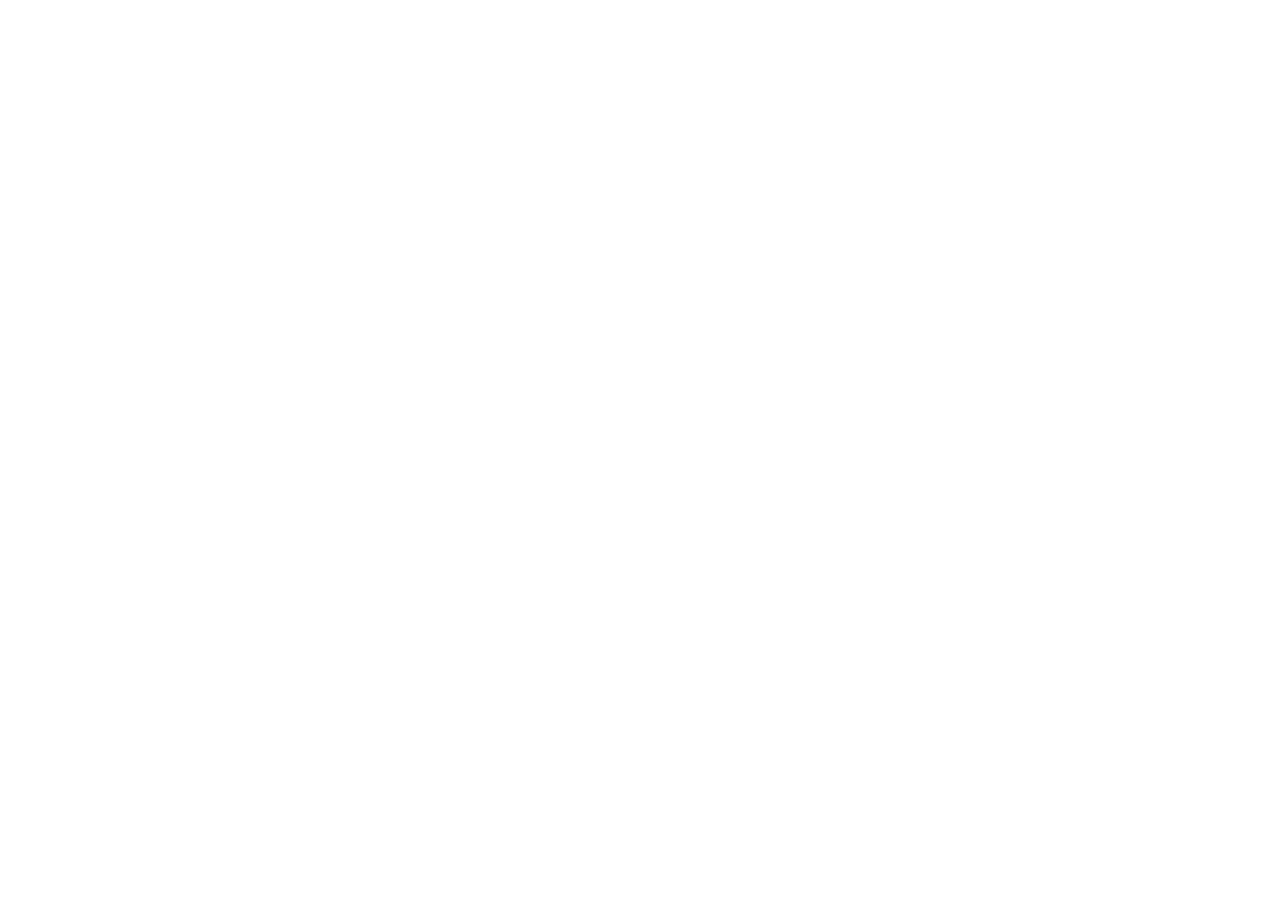
==== index.html @ 72a51720 "Initial commit" ====
<!DOCTYPE html>
<html lang="en">
<head>
    <meta charset="UTF-8">
    <meta http-equiv="X-UA-Compatible" content="IE=edge">
    <meta name="viewport" content="width=device-width, initial-scale=1.0">
    <title>Document</title>
    <link rel="stylesheet" href="./assets/css/style.css">
</head>
<body>
    
</body>
</html>
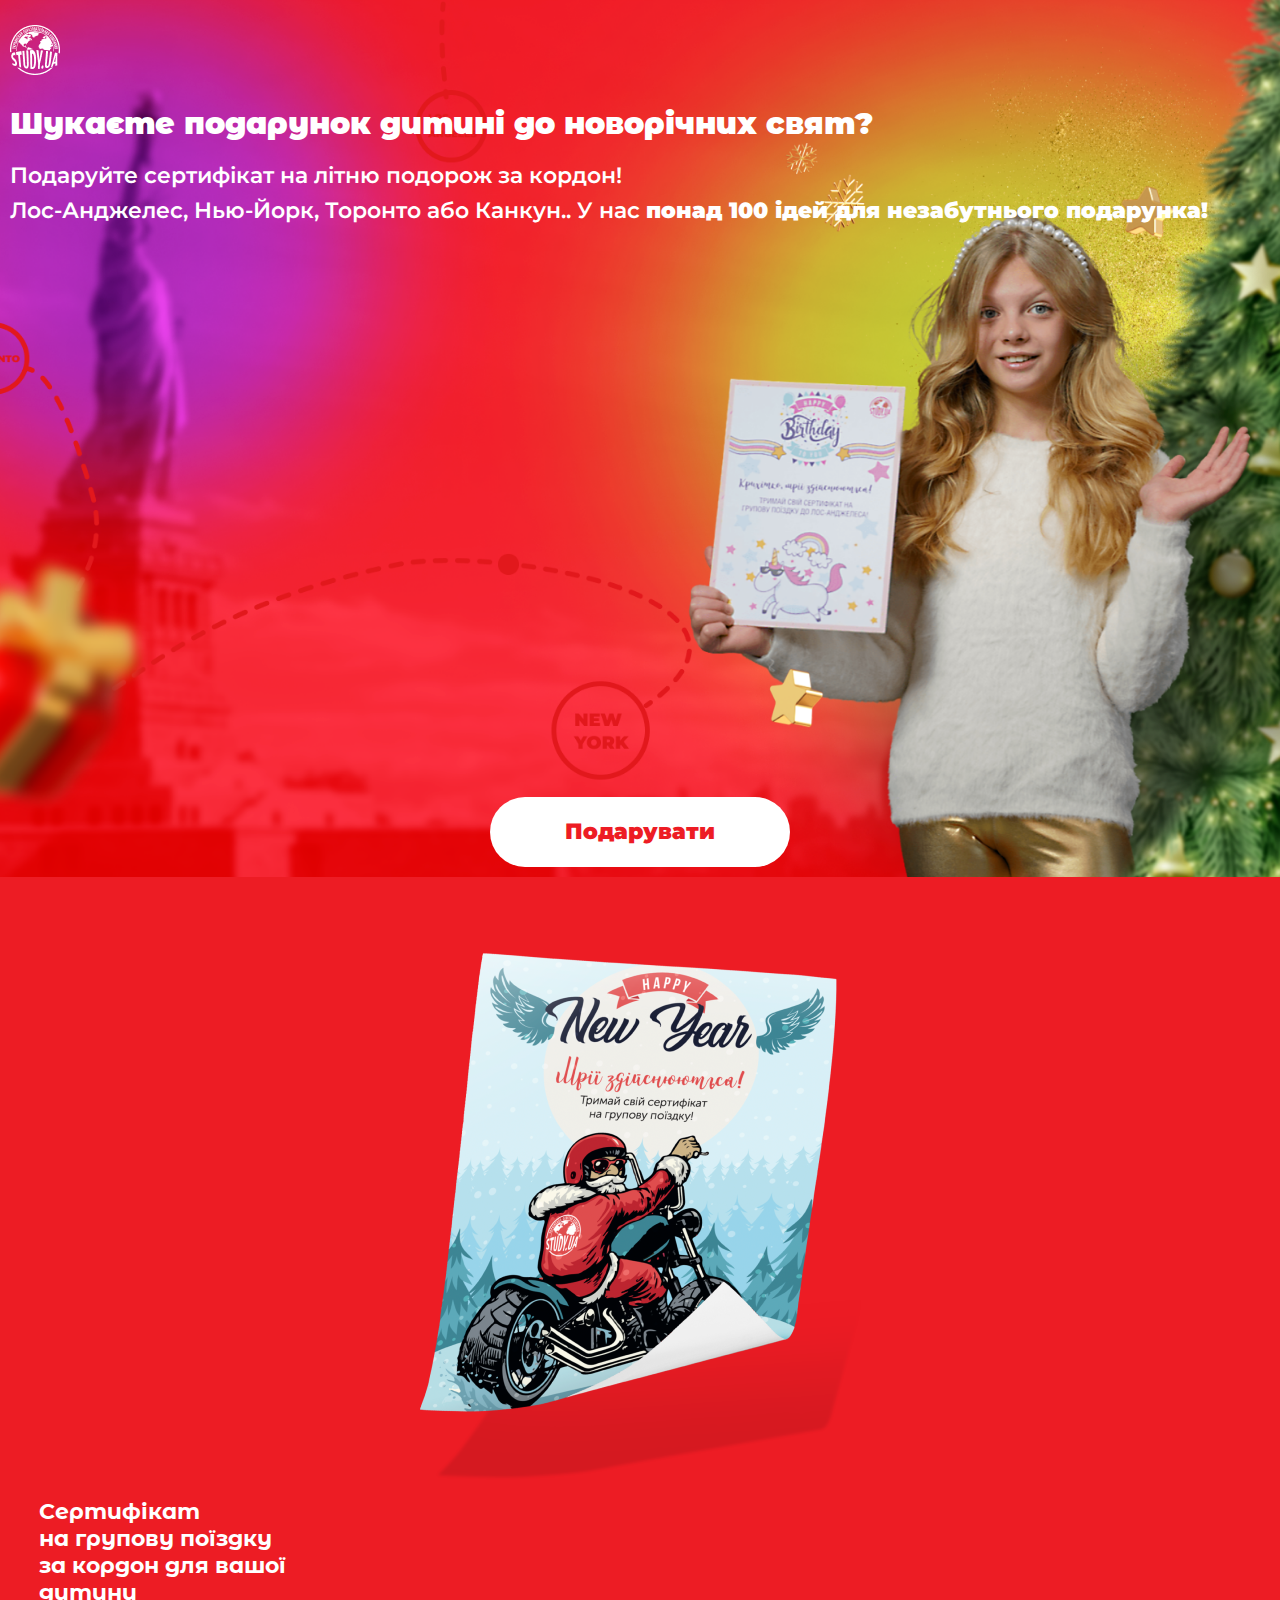
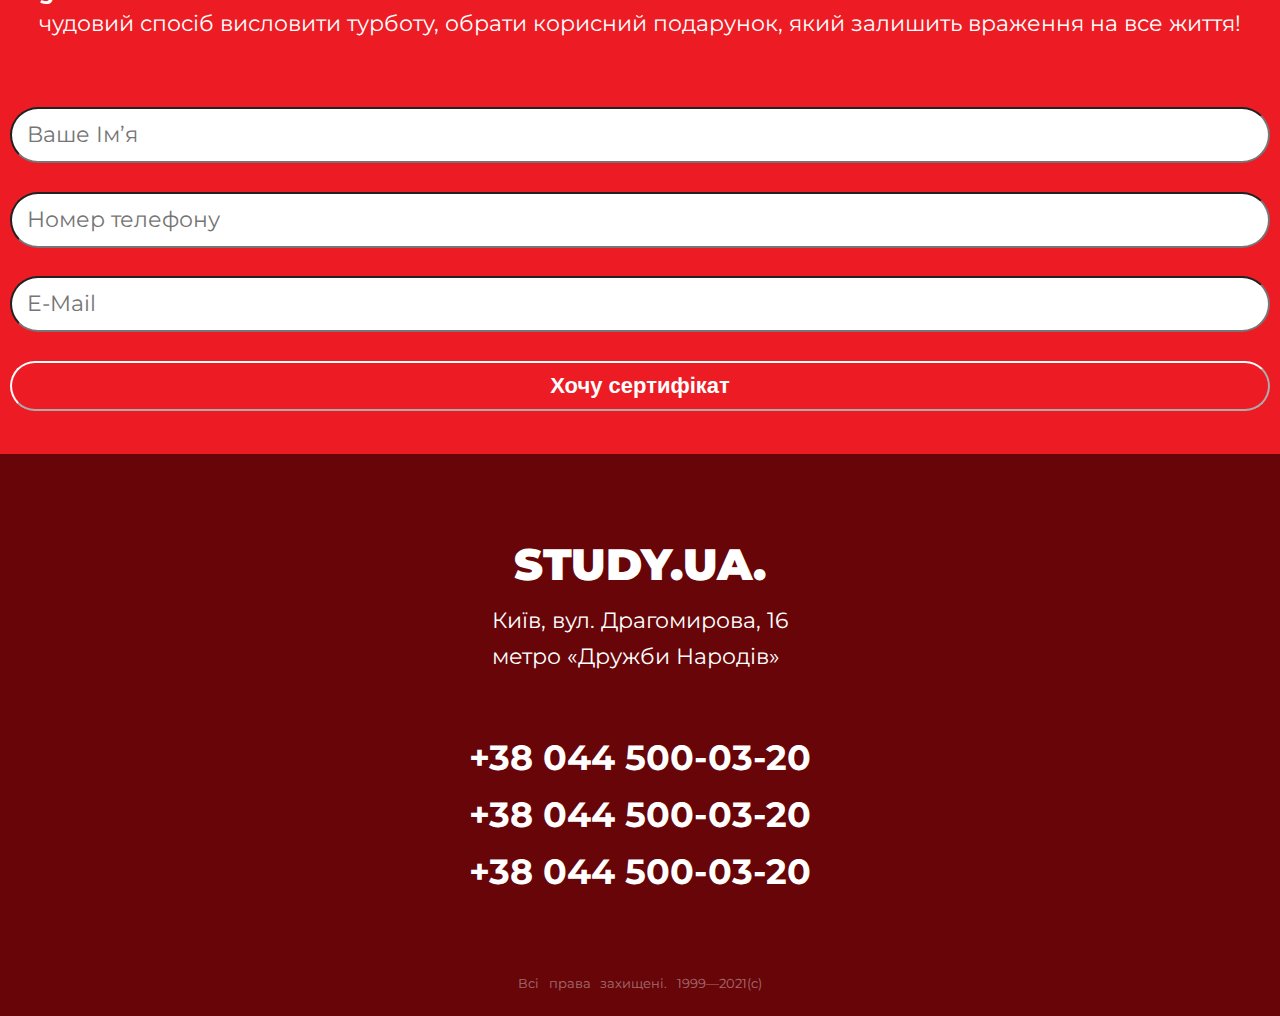
==== commit d26141b9: "End footer" ====
--- a/index.html
+++ b/index.html
@@ -1,13 +1,99 @@
 <!DOCTYPE html>
 <html lang="en">
-<head>
-    <meta charset="UTF-8">
-    <meta http-equiv="X-UA-Compatible" content="IE=edge">
-    <meta name="viewport" content="width=device-width, initial-scale=1.0">
-    <title>Document</title>
-    <link rel="stylesheet" href="./assets/css/style.css">
-</head>
-<body>
-    
-</body>
-</html>+  <head>
+    <meta charset="UTF-8" />
+    <meta http-equiv="X-UA-Compatible" content="IE=edge" />
+    <meta name="viewport" content="width=device-width, initial-scale=1.0" />
+    <title>| STUDY.UA</title>
+    <link rel="shortcut icon" href="favicon.png" type="image/x-icon" />
+    <link rel="preconnect" href="https://fonts.googleapis.com" />
+    <link rel="preconnect" href="https://fonts.gstatic.com" crossorigin />
+    <link
+      href="https://fonts.googleapis.com/css2?family=Montserrat+Alternates:wght@700;900&display=swap"
+      rel="stylesheet"
+    />
+    <link rel="preconnect" href="https://fonts.googleapis.com" />
+    <link rel="preconnect" href="https://fonts.gstatic.com" crossorigin />
+    <link
+      href="https://fonts.googleapis.com/css2?family=Montserrat+Alternates:wght@700;900&family=Montserrat:wght@400;600;700;900&display=swap"
+      rel="stylesheet"
+    />
+    <link rel="stylesheet" href="./assets/css/reset.css" />
+    <link rel="stylesheet" href="./assets/css/style.css" />
+    <link rel="stylesheet" href="./assets/css/welcome.css" />
+    <link rel="stylesheet" href="./assets/css/block2.css" />
+    <link rel="stylesheet" href="./assets/css/footer.css">
+  </head>
+  <body>
+    <section class="welcome">
+      <header class="welcome__header">
+        <a href="" class="logo">
+          <picture>
+            <source
+              srcset="./assets/images/logo-mb.png"
+              media="(max-width: 768px)"
+            />
+            <img src="./assets/images/logo-dt.png" alt="" />
+          </picture>
+        </a>
+      </header>
+      <article class="welcome__article">
+        <h1 class="welcome__heading">
+          Шукаєте подарунок дитині до новорічних свят?
+        </h1>
+        <p>
+          Подаруйте сертифікат на літню подорож за кордон! <br />Лос-Анджелес,
+          Нью-Йорк, Торонто або Канкун.. У нас
+          <strong>понад 100 ідей для незабутнього подарунка!</strong>
+        </p>
+        <a href="#sertificate" class="btn text-overflow">Подарувати</a>
+      </article>
+    </section>
+    <section class="sertificate">
+      <div class="sertif">
+        <picture>
+          <source
+            srcset="./assets/bg-images/sertificate-mb.png"
+            media="(max-width: 768px)"
+          />
+          <img src="./assets/bg-images/sertificate-dt.png " alt="" />
+        </picture>
+        <article>
+          <h2>
+            Сертифікат <br />на групову поїздку <br />за кордон для вашої
+            <br />дитини
+          </h2>
+          <p>
+            чудовий спосіб висловити турботу, обрати корисний подарунок, який
+            залишить враження на все життя!
+          </p>
+        </article>
+      </div>
+      <div class="sertif-reg">
+        <input type="text" placeholder="Ваше Ім’я" name="email" required />
+        <input
+          type="phone"
+          placeholder="Номер телефону"
+          name="email"
+          required
+        />
+        <input type="text" placeholder="E-Mail" name="email" required />
+        <button type="submit" class="reg-btn">Хочу сертифікат</button>
+      </div>
+    </section>
+    <footer>
+      <section class="foot-sec">
+        <div class="foot1">
+          <h2>STUDY.UA.</h2>
+          <p>Київ, вул. Драгомирова, 16 <br>метро «Дружби Народів»</p>
+        </div>
+        <div class="foot2">
+          <a href="" class="foot-a">+38 044 500-03-20</a>
+          <a href="" class="foot-a">+38 044 500-03-20</a>
+          <a href="" class="foot-a">+38 044 500-03-20</a>
+        </div>
+      </section>
+      <p class="foot-end">Всі права захищені. 1999—2021(c)</p>
+    </footer>
+  </body>
+</html>
--- a/assets/css/style.css
+++ b/assets/css/style.css
@@ -0,0 +1,67 @@
+:root {
+    --color-text: #221112;
+    --color-light: #ffffff;
+    --color-main: #ED1C24;
+    --color-footer: #670508;
+    --space-size: 10px;
+  font-family: "Montserrat", sans-serif;
+  font-style: normal;
+  font-weight: 400;
+  font-size: 16px;
+}
+*{
+    box-sizing: border-box;
+}
+a{
+    color: inherit;
+    text-decoration: none;
+
+}
+/* img{
+    width: 100%;
+} */
+h1,
+h2,
+h3{
+    font-family: 'Montserrat Alternates', sans-serif;
+}
+h1{
+    font-weight: 900;
+}
+h2,
+h3,
+strong{
+    font-weight: 700;
+}
+p{
+    line-height: 1.6;
+}
+.btn{
+    display: inline-block;
+    max-width: 300px;
+    width: 100%;
+    min-width: 232px;
+    padding: 1.1em 0;
+    border-radius: 70px;
+    background-color: var(--color-main);
+    color: var(--color-light);
+    font-weight: 900;
+    text-align: center;
+}
+
+
+@media (min-width: 992px){
+    :root{
+        font-size: 22px;
+    }
+    .container{
+        max-width: 990px;
+        margin: auto;
+    }
+}
+
+@media (min-width: 1440px){
+    .container{
+        max-width: 1170px;
+    }
+}--- a/assets/css/welcome.css
+++ b/assets/css/welcome.css
@@ -0,0 +1,49 @@
+.welcome{
+    /* height: 100vh; */
+    padding: var(--space-size);
+    min-width: 320px;
+    background-color: var(--color-main);
+    background-image: url(./../bg-images/welcome-bg-mb.png);
+    background-repeat: no-repeat;
+    background-size: cover;
+    background-position:  center bottom;
+    color: var(--color-light);
+}
+.logo{
+    display: block;
+    width: 50px;
+    height: 50px;
+    margin-top: 15px;
+}
+.welcome__article{
+    display: flex;
+    flex-direction: column;
+    height: 88vh;
+}
+.welcome__heading{
+    margin-top: 30px;
+    font-size: 1.375rem;
+    line-height: 1.23;
+}
+.welcome__article p{
+    padding-top: 0.7rem;
+    font-weight: 600;
+}
+.welcome__article strong{
+    font-weight: 900;
+}
+.welcome__article .btn{
+    min-width: 200px;
+    margin-top: auto;
+
+    align-self: center;
+
+    background-color: var(--color-light);
+    color: var(--color-main);
+}
+
+@media (min-width: 768px){
+    .welcome{
+        background-image: url(./../bg-images/welcome-bg-dt.png);
+    }
+}--- a/assets/css/block2.css
+++ b/assets/css/block2.css
@@ -0,0 +1,51 @@
+.sertificate{
+    /* height: 100vh; */
+    padding: var(--space-size);
+    min-width: 320px;
+    background-color: var(--color-main);
+    background-repeat: no-repeat;
+    background-size: cover;
+    background-position:  top;
+    color: var(--color-light);
+}
+.sertif{
+    display: flex;
+    flex-wrap: wrap;
+    margin-top: 3rem;
+    margin-bottom: 3rem;
+    justify-content: space-around;
+    line-height: 1.23;
+}
+.sertif picture{
+    margin-bottom: 0.8rem;
+}
+.sertif-reg h2{
+    font-size: 22px;
+    margin-bottom: 1rem  ;
+}
+.sertif-reg{
+    display: flex;
+    flex-direction: column;
+    flex-wrap: wrap;
+    min-width: 200px;
+}
+.sertif-reg input{
+    padding: 13px 0;
+    border-radius: 70px;
+    margin-bottom: 1.3rem;
+}
+.sertif-reg ::placeholder{
+    padding: 15px;
+    font-family: "Montserrat", sans-serif;
+    font-weight: 400;
+}
+.reg-btn{
+    min-width: 200px;
+    padding: 10px 0;
+    border-radius: 70px;
+    border-color: #FFFFFF;
+    margin-bottom: 1.5rem;
+    background-color: var(--color-main);
+    color: var(--color-light);
+    font-weight: 900;
+}--- a/assets/css/footer.css
+++ b/assets/css/footer.css
@@ -0,0 +1,48 @@
+footer{
+    min-width: 320px;
+    background-color: #670508;
+    color: #FFFFFF;
+}
+/* .foot-sec{
+    display: flex;
+    flex-direction: column;
+} */
+.foot-sec h2{
+    font-weight: 900;
+    font-size: 2rem;
+    font-family: "Montserrat", sans-serif;
+}
+.foot-sec a{
+    font-weight: 700;
+}
+footer p{
+    padding-top: 0.8rem;
+    font-size: 1rem;
+}
+.foot-sec p{
+    font-weight: 400;
+    font-size: 1rem;
+}
+.foot-sec div{
+    display: flex;
+    flex-direction: column;
+    align-items: center;
+}
+.foot1{
+    padding-top: 4rem;
+}
+.foot2{
+    padding-top: 2rem;
+    padding-bottom: 3rem;
+}
+.foot-a{
+    font-size: 1.6rem;
+    padding-top: 1rem;
+}
+.foot-end{
+    padding-bottom: 1rem;
+    font-size: 0.6rem;
+    text-align: center;
+    opacity: 0.4;
+    word-spacing: 0.3rem;
+}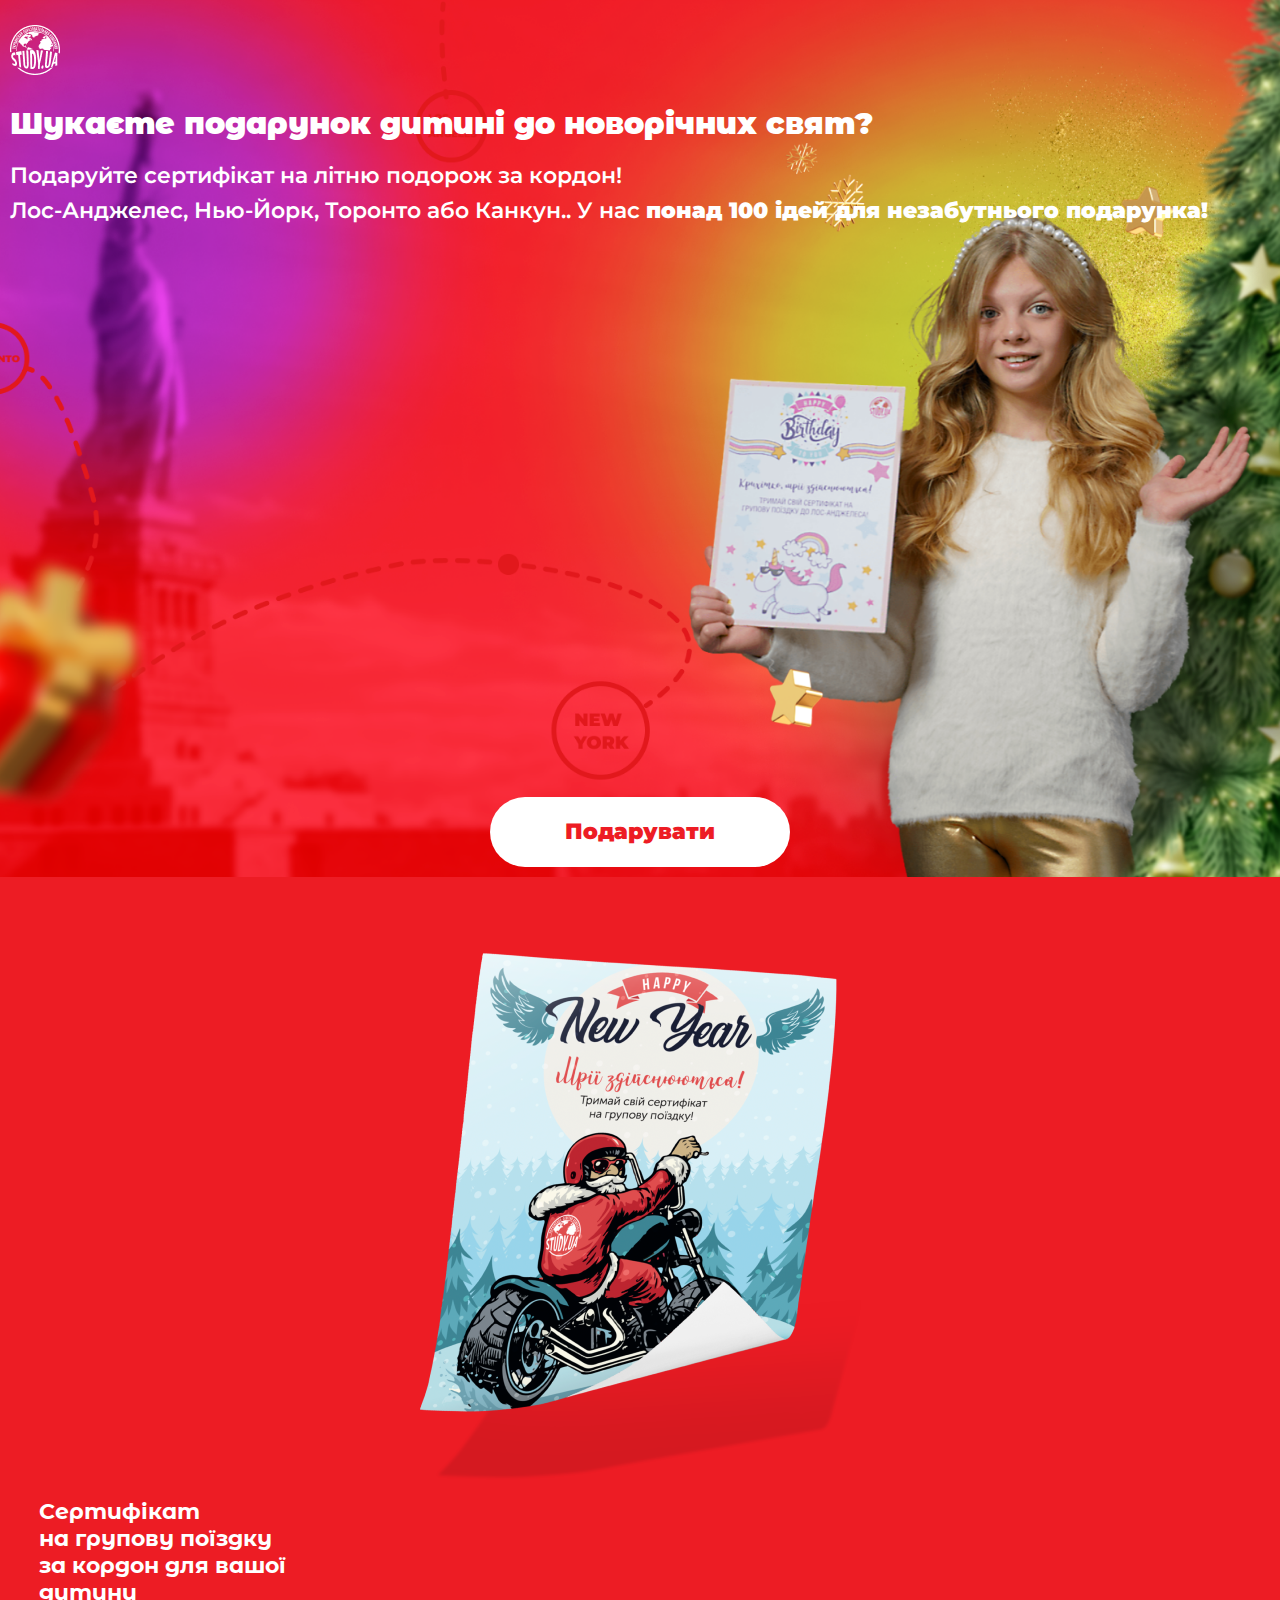
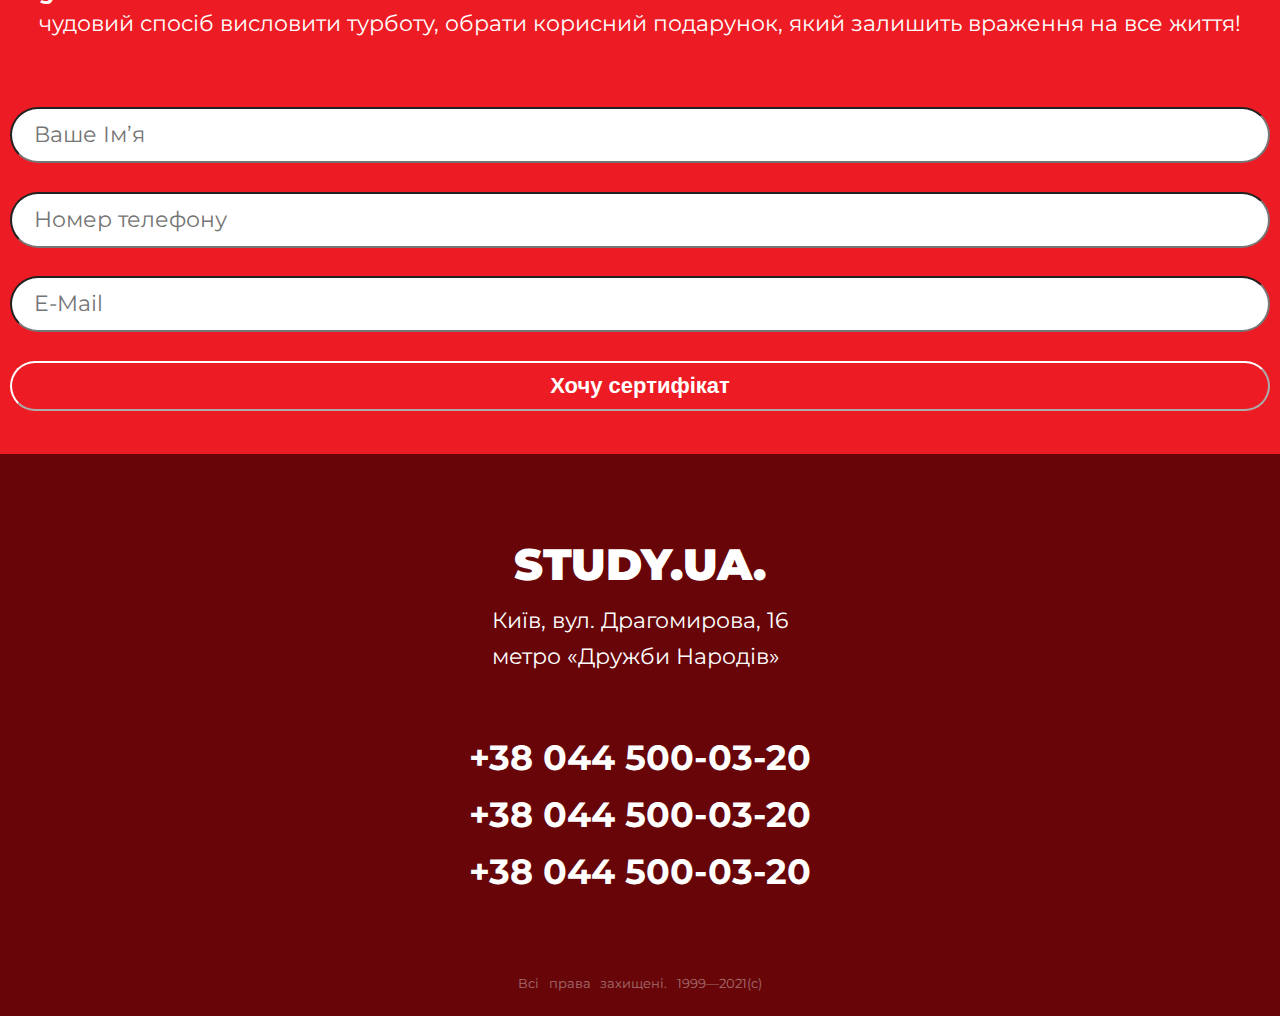
==== commit a9ea766e: "+" ====
--- a/index.html
+++ b/index.html
@@ -49,7 +49,7 @@
         <a href="#sertificate" class="btn text-overflow">Подарувати</a>
       </article>
     </section>
-    <section class="sertificate">
+    <section class="sertificate"  id="sertificate">
       <div class="sertif">
         <picture>
           <source
@@ -71,12 +71,7 @@
       </div>
       <div class="sertif-reg">
         <input type="text" placeholder="Ваше Ім’я" name="email" required />
-        <input
-          type="phone"
-          placeholder="Номер телефону"
-          name="email"
-          required
-        />
+        <input type="phone" placeholder="Номер телефону" name="email" required />
         <input type="text" placeholder="E-Mail" name="email" required />
         <button type="submit" class="reg-btn">Хочу сертифікат</button>
       </div>
--- a/assets/css/block2.css
+++ b/assets/css/block2.css
@@ -31,11 +31,11 @@
 }
 .sertif-reg input{
     padding: 13px 0;
+    padding-left: 1rem;
     border-radius: 70px;
     margin-bottom: 1.3rem;
 }
 .sertif-reg ::placeholder{
-    padding: 15px;
     font-family: "Montserrat", sans-serif;
     font-weight: 400;
 }
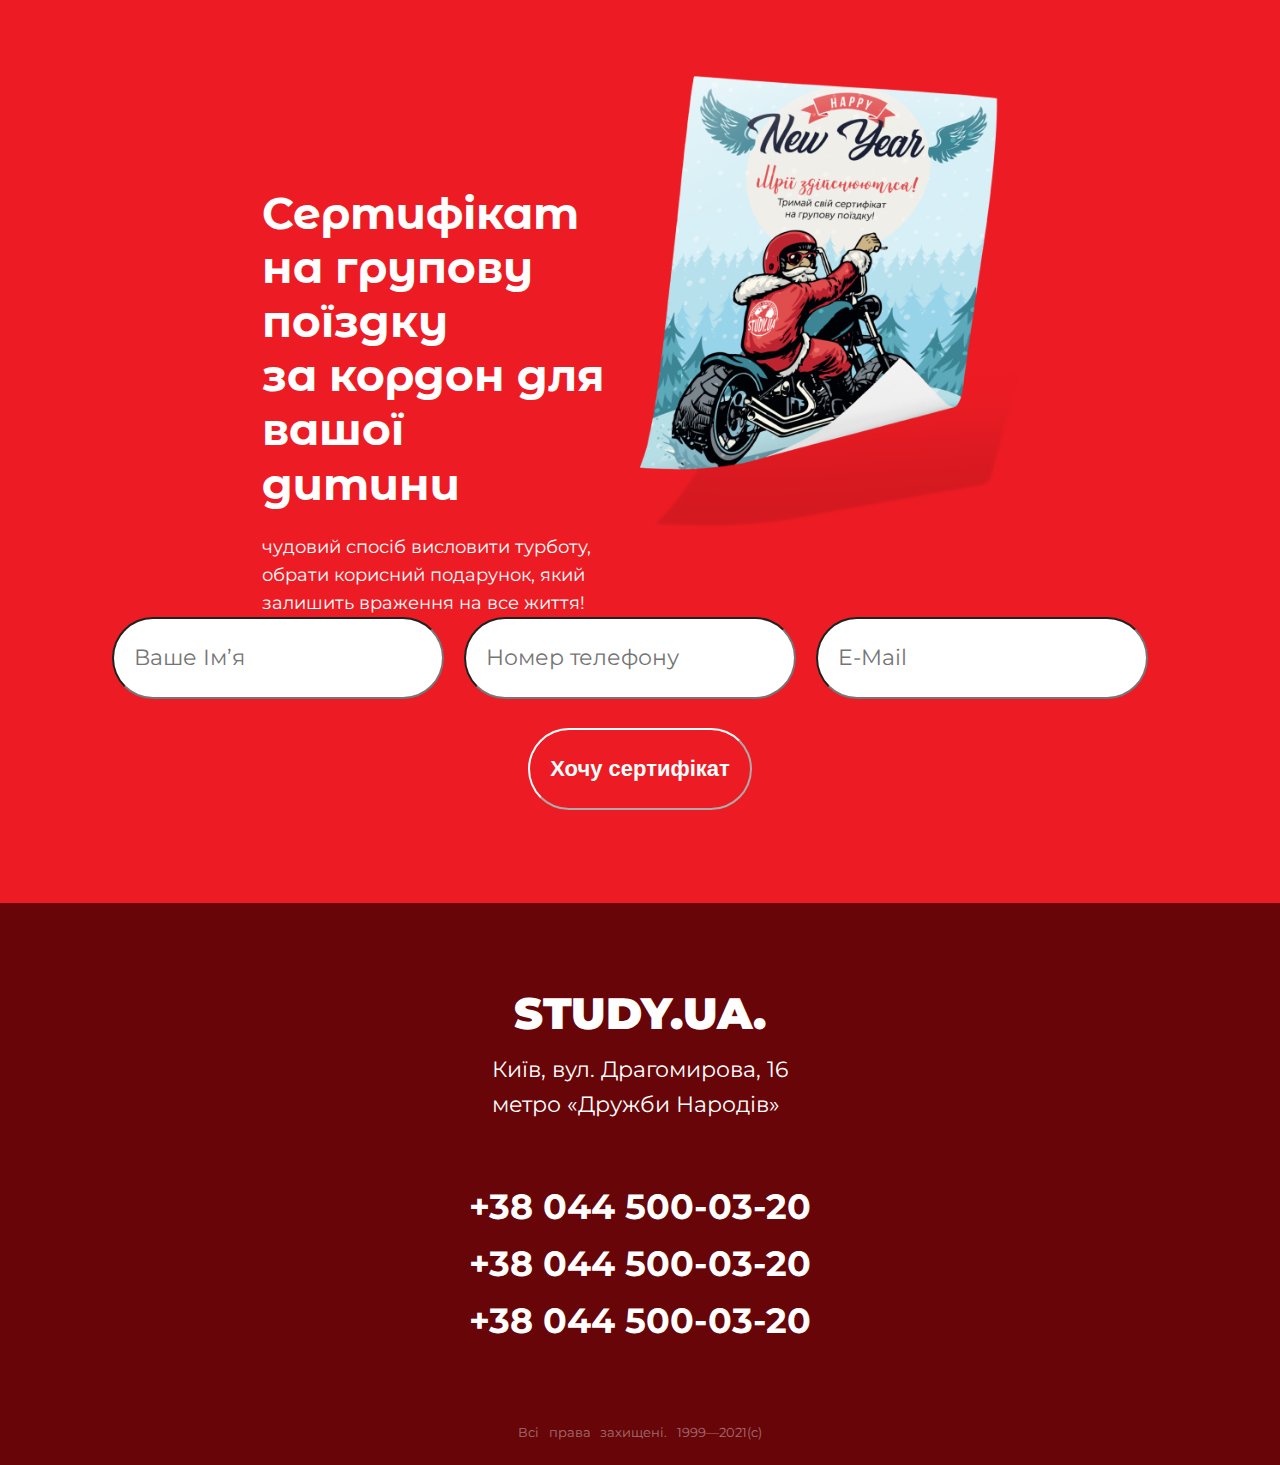
==== commit 4b4b152a: "Add Welcome and Bloc2" ====
--- a/index.html
+++ b/index.html
@@ -25,7 +25,7 @@
     <link rel="stylesheet" href="./assets/css/footer.css">
   </head>
   <body>
-    <section class="welcome">
+    <!-- <section class="welcome">
       <header class="welcome__header">
         <a href="" class="logo">
           <picture>
@@ -48,17 +48,17 @@
         </p>
         <a href="#sertificate" class="btn text-overflow">Подарувати</a>
       </article>
-    </section>
+    </section> -->
     <section class="sertificate"  id="sertificate">
       <div class="sertif">
-        <picture>
+        <picture class="sertif__picture">
           <source
             srcset="./assets/bg-images/sertificate-mb.png"
             media="(max-width: 768px)"
           />
           <img src="./assets/bg-images/sertificate-dt.png " alt="" />
         </picture>
-        <article>
+        <article  class="sertif__article">
           <h2>
             Сертифікат <br />на групову поїздку <br />за кордон для вашої
             <br />дитини
@@ -73,7 +73,8 @@
         <input type="text" placeholder="Ваше Ім’я" name="email" required />
         <input type="phone" placeholder="Номер телефону" name="email" required />
         <input type="text" placeholder="E-Mail" name="email" required />
-        <button type="submit" class="reg-btn">Хочу сертифікат</button>
+        <button type="submit" class="reg-btn"><a href="http://127.0.0.1:5500/pages/thank.html">Хочу сертифікат</a></button>
+        
       </div>
     </section>
     <footer>
--- a/assets/css/style.css
+++ b/assets/css/style.css
@@ -17,9 +17,9 @@
     text-decoration: none;
 
 }
-/* img{
+img{
     width: 100%;
-} */
+}
 h1,
 h2,
 h3{
--- a/assets/css/welcome.css
+++ b/assets/css/welcome.css
@@ -35,6 +35,7 @@
 .welcome__article .btn{
     min-width: 200px;
     margin-top: auto;
+    margin-bottom: 1rem;
 
     align-self: center;
 
@@ -42,8 +43,24 @@
     color: var(--color-main);
 }
 
-@media (min-width: 768px){
+@media (min-width: 1000px){
     .welcome{
         background-image: url(./../bg-images/welcome-bg-dt.png);
     }
+    .logo{
+        width: 80px;
+        height: 80px;
+    }
+    .welcome__heading{
+        font-size: 2rem;
+    }
+    .welcome__article{
+        margin-left: 20%;
+        width: 37%;
+        height: 88vh;
+    }
+    .welcome__article .btn{
+        align-self: initial;
+        margin-top: 7rem;
+    }
 }--- a/assets/css/block2.css
+++ b/assets/css/block2.css
@@ -48,4 +48,39 @@
     background-color: var(--color-main);
     color: var(--color-light);
     font-weight: 900;
+}
+
+@media (min-width: 1000px){
+    .sertif{
+        margin-bottom: 0;
+        justify-content: center;
+        flex-direction: row-reverse;
+    }
+    .sertif__picture{
+        max-width: 30%;
+    }
+    .sertif__article{
+        max-width: 30%;
+    }
+    .sertif__article h2{
+        margin-top: 5rem;
+        font-size: 2rem;
+    }
+    .sertif__article p{
+        margin-top: 1rem;
+        font-size: 0.8rem;
+    }
+    .sertif-reg{
+        flex-direction: row;
+        justify-content: center;
+        margin: auto;
+        margin-bottom: 50px;
+    }
+    .sertif-reg input{
+        padding: 26px 20px;
+        margin-right: 20px;
+    }
+    .reg-btn{
+        padding: 26px 20px;
+    }
 }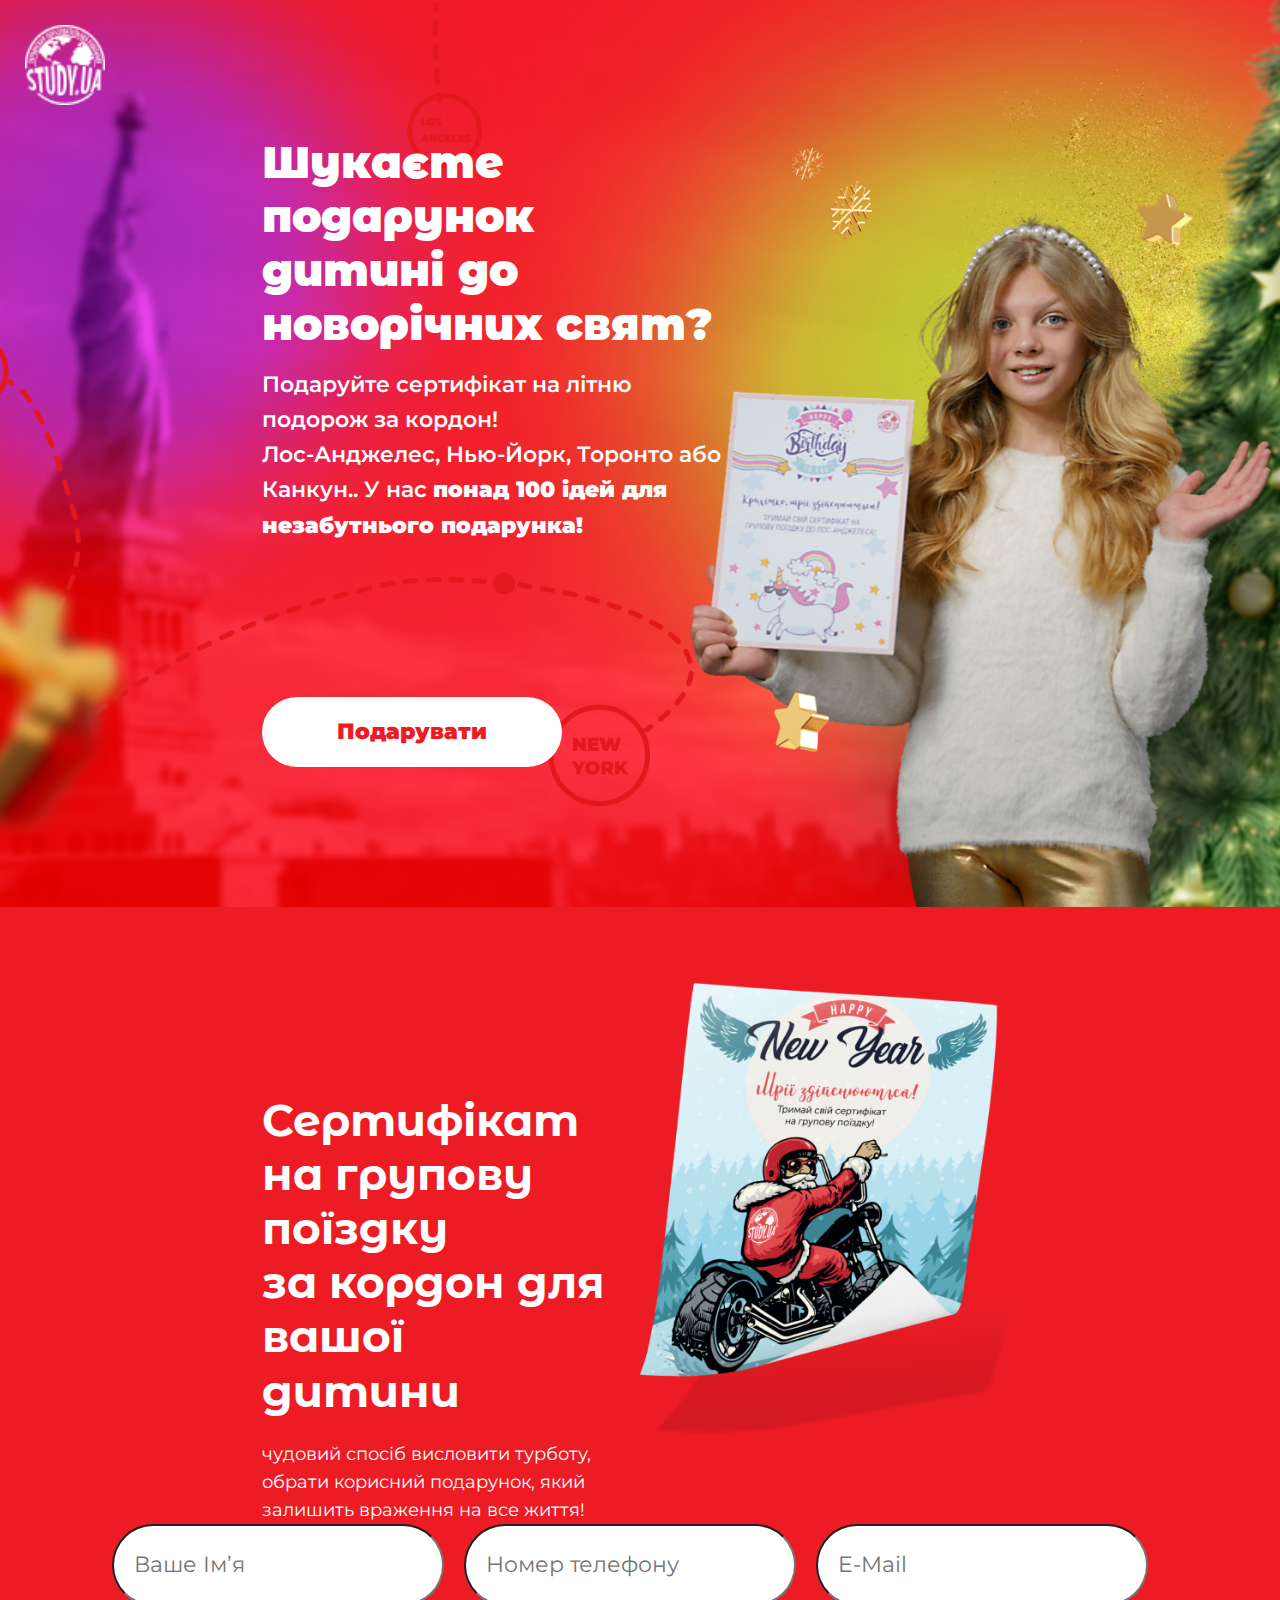
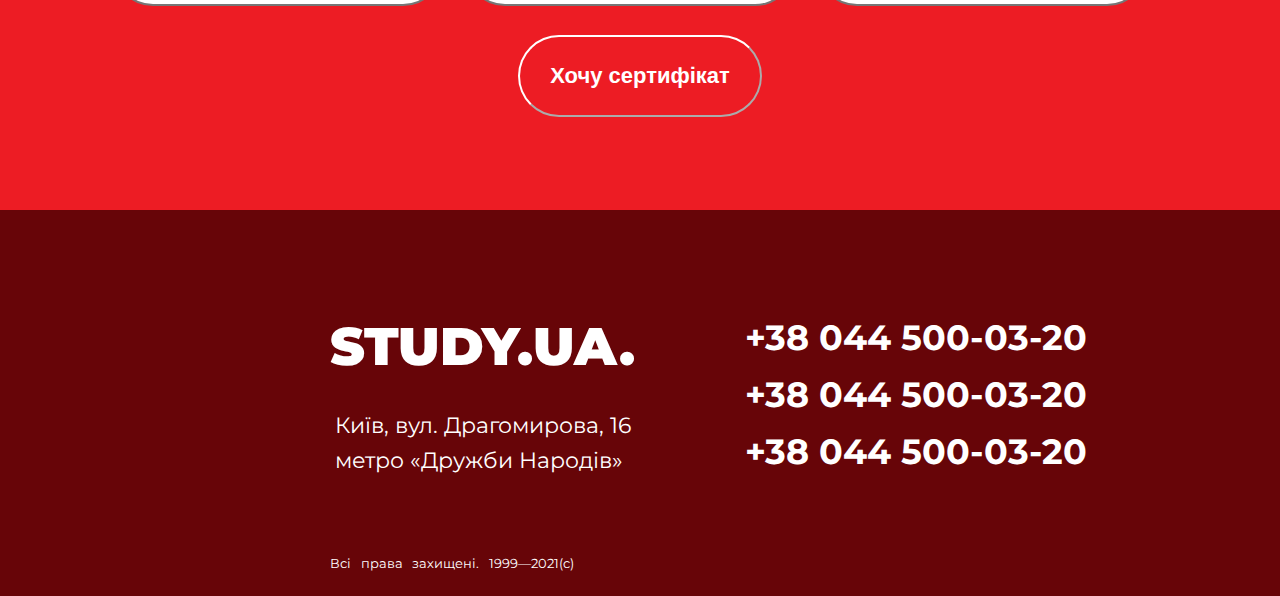
==== commit 628abef7: "End" ====
--- a/index.html
+++ b/index.html
@@ -25,7 +25,7 @@
     <link rel="stylesheet" href="./assets/css/footer.css">
   </head>
   <body>
-    <!-- <section class="welcome">
+    <section class="welcome">
       <header class="welcome__header">
         <a href="" class="logo">
           <picture>
@@ -48,7 +48,7 @@
         </p>
         <a href="#sertificate" class="btn text-overflow">Подарувати</a>
       </article>
-    </section> -->
+    </section>
     <section class="sertificate"  id="sertificate">
       <div class="sertif">
         <picture class="sertif__picture">
--- a/assets/css/style.css
+++ b/assets/css/style.css
@@ -50,9 +50,12 @@
 }
 
 
-@media (min-width: 992px){
+@media (min-width: 1000px){
     :root{
         font-size: 22px;
+    }
+    .logo{
+        margin-left: 15px;
     }
     .container{
         max-width: 990px;
--- a/assets/css/block2.css
+++ b/assets/css/block2.css
@@ -81,6 +81,6 @@
         margin-right: 20px;
     }
     .reg-btn{
-        padding: 26px 20px;
+        padding: 26px 30px;
     }
 }--- a/assets/css/footer.css
+++ b/assets/css/footer.css
@@ -45,4 +45,29 @@
     text-align: center;
     opacity: 0.4;
     word-spacing: 0.3rem;
+}
+
+@media (min-width: 1000px){
+    .foot-sec{
+        padding-top: 2rem;
+        display: flex;
+    }
+    .foot1{
+        margin-left: 15rem;
+        padding-top: 3rem;
+    }
+    .foot1 h2{
+        font-size: 2.4rem;
+    }
+    .foot1 p{
+        margin-top: 0.8rem;
+    }
+    .foot2{
+        margin-left: 5rem;
+    }
+    .foot-end{
+        display: inline-block;
+        margin-left: 15rem;
+        opacity: 1;
+    }
 }